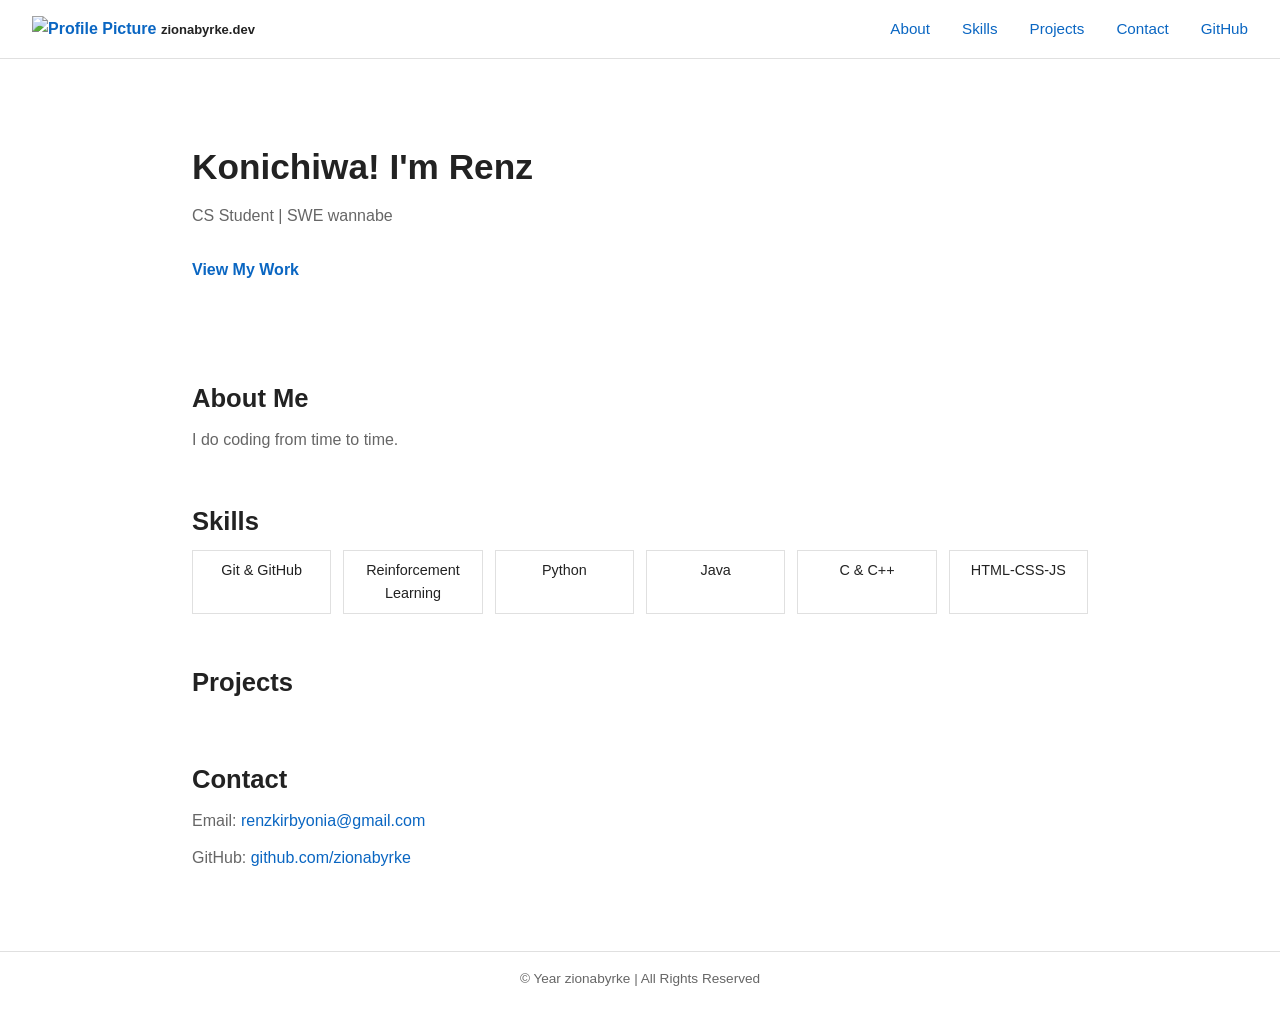
==== index.html @ d9cf6153 "Merge pull request #2 from zionabyrke/dev css style template added" ====
<!DOCTYPE html>
<html lang="en">
<head>
    <meta charset="UTF-8">
    <meta name="viewport" content="width=device-width, initial-scale=1.0">

    <meta name="description" content="">
    <meta name="author" content="zionabyrke">

    <title>zionabyrke.dev</title>
    <link rel="stylesheet" href="/css/style.css">
</head>

<body>
    <!-- nav bar -->
    <header>
        <nav>
            <div class="logo">
                <a href="#hero">
                    <img src="https://github.com/zionabyrke.png" 
                        alt="Profile Picture"
                        style="width: 60px; height: 60px;">
                </a>
                <strong style="font-size: small;">
                    zionabyrke.dev
                </strong>
            </div>
            <ul>
                <!-- # hash redirects user to a specific section -->
                <li><a href="#about">About</a></li>
                <li><a href="#skills">Skills</a></li>
                <li><a href="#projects">Projects</a></li>
                <li><a href="#contact">Contact</a></li>
                <li>
                    <div class="git_logo">
                        <a href="https://github.com/zionabyrke">GitHub</a>
                    </div>
                    
                </li>
            </ul>
        </nav>
    </header>

    <!-- main -->
     <main>
        <section id="hero">
            <div>
                <h1>Konichiwa! I'm Renz</h1>
                <p>CS Student | SWE wannabe</p>
                <a href="#projects">View My Work</a>
            </div>
        </section>


        <section id="about">
            <h2>About Me</h2>
            <p>
                I do coding from time to time.
            </p>
        </section>


        <section id="skills">
            <h2>Skills</h2>
            <div class="skills-grid">
                <div>Git & GitHub</div>
                <div>Reinforcement Learning</div>
                <div>Python</div>
                <div>Java</div>
                <div>C & C++</div>
                <div>HTML-CSS-JS</div>
            </div>
        </section>

        <!-- connected github projects -->
        <section id="projects">
            <h2>Projects</h2>

            <div id="project-list">
                <!-- JS project cards -->
            </div>

        </section>

        <section id="contact">
            <h2>Contact</h2>
            <address>
                <p>Email: <a href="mailto:renzkirbyonia@gmail.com">renzkirbyonia@gmail.com</a></p>
                <p>
                    GitHub:
                    <a href="https://github.com/zionabyrke" target="_blank" rel="noopener noreferrer">
                        github.com/zionabyrke
                    </a>
                </p>
            </address>

        </section>

     </main>


    <footer>
        <!-- Year should sync automatically -->
        <p>&copy; Year<span id="currentYear"> zionabyrke | All Rights Reserved</span></p>
    </footer>

    
    <script src="/js/script.js">
        
    </script> 
</body>
</html>
---- css/style.css ----
/* all pages */
:root {
  --bg-color: #ffffff;
  --text-color: #222222;
  --muted-color: #666666;
  --accent-color: #0a66c2;
  --border-color: #e0e0e0;
}

* {
  box-sizing: border-box;
  margin: 0;
  padding: 0;
}

html {
  font-size: 16px;
}

body {
  font-family: Arial, Helvetica, sans-serif;
  background-color: var(--bg-color);
  color: var(--text-color);
  line-height: 1.6;
}

/* font & fontstyle */
h1 {
  font-size: 2.2rem;
  margin-bottom: 0.5rem;
}

h2 {
  font-size: 1.6rem;
  margin-bottom: 0.5rem;
}

h3 {
  font-size: 1.2rem;
  margin-bottom: 0.25rem;
}

p {
  margin-bottom: 0.75rem;
  color: var(--muted-color);
}

u {
  text-decoration: underline;
}

/* links & lists */
a {
  color: var(--accent-color);
  text-decoration: none;
}

a:hover {
  text-decoration: underline;
}

ul {
  list-style: none;
}

li {
  margin-left: 1rem;
}

/* header & nav */
header {
  border-bottom: 1px solid var(--border-color);
}

nav {
  display: flex;
  justify-content: space-between;
  align-items: center;
  padding: 1rem 2rem;
}

nav .logo {
  font-weight: bold;
}

nav ul {
  display: flex;
  gap: 1rem;
}

nav ul li {
}

nav ul li a {
  font-size: 0.95rem;
}

/* main layout */
main {
  max-width: 960px;
  margin: 0 auto;
  padding: 2rem;
}

section {
  margin-bottom: 3rem;
}

/* hero section */
#hero {
  padding: 3rem 0;
}

#hero div {
  max-width: 600px;
}

#hero h1 {
}

#hero p {
}

#hero a {
  display: inline-block;
  margin-top: 1rem;
  font-weight: bold;
}

/* about section */
#about {
}

#about h2 {
}

#about p {
}

/* skills section */
#skills {
}

#skills h2 {
}

.skills-grid {
  display: grid;
  grid-template-columns: repeat(auto-fit, minmax(120px, 1fr));
  gap: 0.75rem;
}

.skills-grid div {
  padding: 0.5rem;
  border: 1px solid var(--border-color);
  text-align: center;
  font-size: 0.9rem;
}

/* project section */
#projects {
}

#projects h2 {
}

#project-list {
  display: grid;
  grid-template-columns: repeat(auto-fit, minmax(260px, 1fr));
  gap: 1rem;
}

.project-card {
  border: 1px solid var(--border-color);
  padding: 1rem;
}

.project-card h3 {
}

.project-card p {
}

.project-card a {
  font-size: 0.9rem;
  font-weight: bold;
}

/* contact section */
#contact {
}

#contact h2 {
}

#contact address {
  font-style: normal;
}

#contact a {
}

/* footer */
footer {
  border-top: 1px solid var(--border-color);
  padding: 1rem;
  text-align: center;
}

footer p {
  font-size: 0.85rem;
  color: var(--muted-color);
}

/* utils */
.hidden {
  display: none;
}

.container {
  max-width: 960px;
  margin: 0 auto;
}

.text-center {
  text-align: center;
}
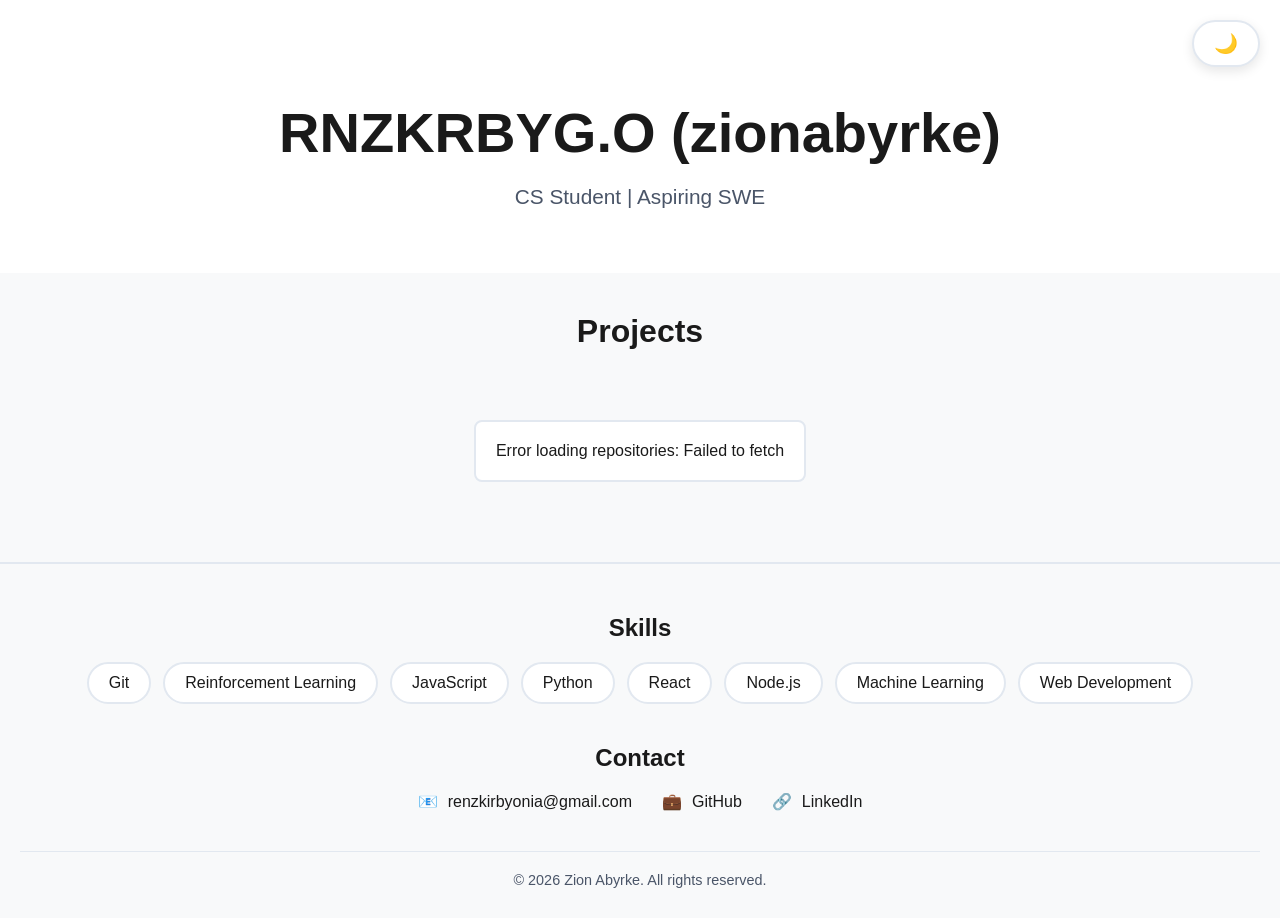
==== commit cb7564de: "changed layout + css js added" ====
--- a/index.html
+++ b/index.html
@@ -1,112 +1,69 @@
 <!DOCTYPE html>
 <html lang="en">
 <head>
-    <meta charset="UTF-8">
-    <meta name="viewport" content="width=device-width, initial-scale=1.0">
+  <meta charset="UTF-8">
+  <meta name="viewport" content="width=device-width, initial-scale=1.0">
+  <title>zionabyrke.dev</title>
+  <link rel="stylesheet" href="style.css">
 
-    <meta name="description" content="">
-    <meta name="author" content="zionabyrke">
+</head>
+<body>
+  <button class="theme-toggle" id="themeToggle" aria-label="Toggle theme">
+    <span id="themeIcon">🌙</span>
+  </button>
 
-    <title>zionabyrke.dev</title>
-    <link rel="stylesheet" href="/css/style.css">
-</head>
+  <section class="hero">
+    <h1>RNZKRBYG.O (zionabyrke)</h1>
+    <p>CS Student | Aspiring SWE</p>
+  </section>
 
-<body>
-    <!-- nav bar -->
-    <header>
-        <nav>
-            <div class="logo">
-                <a href="#hero">
-                    <img src="https://github.com/zionabyrke.png" 
-                        alt="Profile Picture"
-                        style="width: 60px; height: 60px;">
-                </a>
-                <strong style="font-size: small;">
-                    zionabyrke.dev
-                </strong>
-            </div>
-            <ul>
-                <!-- # hash redirects user to a specific section -->
-                <li><a href="#about">About</a></li>
-                <li><a href="#skills">Skills</a></li>
-                <li><a href="#projects">Projects</a></li>
-                <li><a href="#contact">Contact</a></li>
-                <li>
-                    <div class="git_logo">
-                        <a href="https://github.com/zionabyrke">GitHub</a>
-                    </div>
-                    
-                </li>
-            </ul>
-        </nav>
-    </header>
+  <section class="projects-section">
+    <h2 class="projects-title">Projects</h2>
+    <div id="projectsContainer" class="projects-container">
+      <div class="loading">Loading projects from GitHub...</div>
+    </div>
+  </section>
 
-    <!-- main -->
-     <main>
-        <section id="hero">
-            <div>
-                <h1>Konichiwa! I'm Renz</h1>
-                <p>CS Student | SWE wannabe</p>
-                <a href="#projects">View My Work</a>
-            </div>
-        </section>
+  <footer>
+    <div class="footer-section">
+      <h3>Skills</h3>
+      <div class="skills-grid">
+        <div class="skill-item">Git</div>
+        <div class="skill-item">Reinforcement Learning</div>
+        <div class="skill-item">JavaScript</div>
+        <div class="skill-item">Python</div>
+        <div class="skill-item">React</div>
+        <div class="skill-item">Node.js</div>
+        <div class="skill-item">Machine Learning</div>
+        <div class="skill-item">Web Development</div>
+      </div>
+    </div>
 
+    <div class="footer-section">
+      <h3>Contact</h3>
+      <div class="contact-grid">
+        <div class="contact-item">
+          <span>📧</span>
+          <a href="mailto:renzkirbyonia@gmail.com">renzkirbyonia@gmail.com</a>
+        </div>
+        <div class="contact-item">
+          <span>💼</span>
+          <a href="https://github.com/zionabyrke" target="_blank">GitHub</a>
+        </div>
+        <div class="contact-item">
+          <span>🔗</span>
+          <a href="https://linkedin.com/in/yourprofile" target="_blank">LinkedIn</a>
+        </div>
+      </div>
+    </div>
 
-        <section id="about">
-            <h2>About Me</h2>
-            <p>
-                I do coding from time to time.
-            </p>
-        </section>
+    <div class="copyright">
+      © 2026 Zion Abyrke. All rights reserved.
+    </div>
+  </footer>
 
-
-        <section id="skills">
-            <h2>Skills</h2>
-            <div class="skills-grid">
-                <div>Git & GitHub</div>
-                <div>Reinforcement Learning</div>
-                <div>Python</div>
-                <div>Java</div>
-                <div>C & C++</div>
-                <div>HTML-CSS-JS</div>
-            </div>
-        </section>
-
-        <!-- connected github projects -->
-        <section id="projects">
-            <h2>Projects</h2>
-
-            <div id="project-list">
-                <!-- JS project cards -->
-            </div>
-
-        </section>
-
-        <section id="contact">
-            <h2>Contact</h2>
-            <address>
-                <p>Email: <a href="mailto:renzkirbyonia@gmail.com">renzkirbyonia@gmail.com</a></p>
-                <p>
-                    GitHub:
-                    <a href="https://github.com/zionabyrke" target="_blank" rel="noopener noreferrer">
-                        github.com/zionabyrke
-                    </a>
-                </p>
-            </address>
-
-        </section>
-
-     </main>
-
-
-    <footer>
-        <!-- Year should sync automatically -->
-        <p>&copy; Year<span id="currentYear"> zionabyrke | All Rights Reserved</span></p>
-    </footer>
-
+  <script src="script.js">
     
-    <script src="/js/script.js">
-        
-    </script> 
+  </script>
 </body>
 </html>
--- a/style.css
+++ b/style.css
@@ -0,0 +1,314 @@
+* {
+  margin: 0;
+  padding: 0;
+  box-sizing: border-box;
+}
+
+:root {
+  --bg-primary: #ffffff;
+  --bg-secondary: #f8f9fa;
+  --text-primary: #1a1a1a;
+  --text-secondary: #4a5568;
+  --border-color: #e2e8f0;
+  --card-bg: #ffffff;
+  --shadow: rgba(0, 0, 0, 0.1);
+  --tag-bg: #f1f1f1;
+  --tag-text: #4a5568;
+}
+
+[data-theme="dark"] {
+  --bg-primary: #1a1a1a;
+  --bg-secondary: #2d2d2d;
+  --text-primary: #ffffff;
+  --text-secondary: #b8b8b8;
+  --border-color: #3a3a3a;
+  --card-bg: #2d2d2d;
+  --shadow: rgba(0, 0, 0, 0.5);
+  --tag-bg: #3a3a3a;
+  --tag-text: #b8b8b8;
+}
+
+body {
+  font-family: 'Segoe UI', Tahoma, Geneva, Verdana, sans-serif;
+  background: var(--bg-primary);
+  color: var(--text-primary);
+  min-height: 100vh;
+  display: flex;
+  flex-direction: column;
+  transition: background-color 0.3s, color 0.3s;
+}
+
+.theme-toggle {
+  position: fixed;
+  top: 20px;
+  right: 20px;
+  background: var(--card-bg);
+  border: 2px solid var(--border-color);
+  border-radius: 50px;
+  padding: 10px 20px;
+  cursor: pointer;
+  font-size: 1.2rem;
+  transition: all 0.3s;
+  z-index: 1000;
+  box-shadow: 0 4px 12px var(--shadow);
+}
+
+.theme-toggle:hover {
+  transform: scale(1.05);
+}
+
+.hero {
+  padding: 100px 20px 60px;
+  text-align: center;
+}
+
+.hero h1 {
+  font-size: 3.5rem;
+  margin-bottom: 15px;
+  font-weight: 700;
+}
+
+.hero p {
+  font-size: 1.3rem;
+  max-width: 600px;
+  margin: 0 auto;
+  line-height: 1.6;
+  color: var(--text-secondary);
+}
+
+.projects-section {
+  flex: 1;
+  padding: 40px 20px;
+  background: var(--bg-secondary);
+}
+
+.projects-title {
+  text-align: center;
+  font-size: 2rem;
+  margin-bottom: 30px;
+  font-weight: 600;
+}
+
+.projects-container {
+  display: flex;
+  gap: 25px;
+  overflow-x: auto;
+  padding: 20px 40px;
+  scroll-behavior: smooth;
+  -webkit-overflow-scrolling: touch;
+}
+
+.projects-container::-webkit-scrollbar {
+  height: 10px;
+}
+
+.projects-container::-webkit-scrollbar-track {
+  background: var(--border-color);
+  border-radius: 10px;
+}
+
+.projects-container::-webkit-scrollbar-thumb {
+  background: var(--text-secondary);
+  border-radius: 10px;
+}
+
+.projects-container::-webkit-scrollbar-thumb:hover {
+  background: var(--text-primary);
+}
+
+.project-card {
+  min-width: 320px;
+  max-width: 320px;
+  background: var(--card-bg);
+  border: 2px solid var(--border-color);
+  border-radius: 12px;
+  padding: 25px;
+  box-shadow: 0 4px 12px var(--shadow);
+  transition: transform 0.3s, box-shadow 0.3s, border-color 0.3s;
+  cursor: pointer;
+  position: relative;
+}
+
+.project-card:hover {
+  transform: translateY(-5px);
+  box-shadow: 0 8px 24px var(--shadow);
+  border-color: var(--text-primary);
+}
+
+.pinned-badge {
+  position: absolute;
+  top: 10px;
+  right: 10px;
+  background: var(--text-primary);
+  color: var(--bg-primary);
+  padding: 4px 10px;
+  border-radius: 12px;
+  font-size: 0.75rem;
+  font-weight: 600;
+}
+
+.project-logo {
+  width: 60px;
+  height: 60px;
+  background: var(--text-primary);
+  color: var(--bg-primary);
+  border-radius: 10px;
+  display: flex;
+  align-items: center;
+  justify-content: center;
+  font-size: 1.8rem;
+  margin-bottom: 15px;
+  font-weight: bold;
+}
+
+.project-name {
+  font-size: 1.4rem;
+  font-weight: 600;
+  margin-bottom: 10px;
+  color: var(--text-primary);
+}
+
+.project-description {
+  font-size: 0.95rem;
+  color: var(--text-secondary);
+  line-height: 1.5;
+  margin-bottom: 15px;
+  min-height: 60px;
+}
+
+.project-languages {
+  display: flex;
+  flex-wrap: wrap;
+  gap: 8px;
+}
+
+.language-tag {
+  background: var(--tag-bg);
+  color: var(--tag-text);
+  padding: 5px 12px;
+  border-radius: 15px;
+  font-size: 0.85rem;
+  font-weight: 500;
+  border: 1px solid var(--border-color);
+}
+
+.loading {
+  text-align: center;
+  color: var(--text-secondary);
+  font-size: 1.2rem;
+  padding: 40px;
+}
+
+.error {
+  text-align: center;
+  color: var(--text-primary);
+  background: var(--card-bg);
+  border: 2px solid var(--border-color);
+  padding: 20px;
+  border-radius: 8px;
+  margin: 20px auto;
+  max-width: 600px;
+}
+
+footer {
+  background: var(--bg-secondary);
+  border-top: 2px solid var(--border-color);
+  padding: 50px 20px 30px;
+}
+
+.footer-section {
+  max-width: 1200px;
+  margin: 0 auto 40px;
+  padding: 0 20px;
+}
+
+.footer-section h3 {
+  font-size: 1.5rem;
+  margin-bottom: 20px;
+  font-weight: 600;
+  text-align: center;
+}
+
+.skills-grid {
+  display: flex;
+  justify-content: center;
+  flex-wrap: wrap;
+  gap: 12px;
+}
+
+.skill-item {
+  background: var(--card-bg);
+  border: 2px solid var(--border-color);
+  padding: 10px 20px;
+  border-radius: 25px;
+  font-weight: 500;
+  transition: all 0.3s;
+}
+
+.contact-grid {
+  display: flex;
+  justify-content: center;
+  gap: 30px;
+  flex-wrap: wrap;
+}
+
+.contact-item {
+  display: flex;
+  align-items: center;
+  gap: 10px;
+  font-size: 1rem;
+}
+
+.contact-item a {
+  color: var(--text-primary);
+  text-decoration: none;
+  transition: opacity 0.3s;
+  font-weight: 500;
+}
+
+.contact-item a:hover {
+  opacity: 0.7;
+}
+
+.copyright {
+  margin-top: 30px;
+  padding-top: 20px;
+  border-top: 1px solid var(--border-color);
+  color: var(--text-secondary);
+  font-size: 0.9rem;
+  text-align: center;
+}
+
+@media (max-width: 768px) {
+  .hero h1 {
+    font-size: 2.5rem;
+  }
+
+  .hero p {
+    font-size: 1.1rem;
+  }
+
+  .projects-container {
+    padding: 20px;
+  }
+
+  .project-card {
+    min-width: 280px;
+    max-width: 280px;
+  }
+
+  .theme-toggle {
+    top: 15px;
+    right: 15px;
+    padding: 8px 16px;
+    font-size: 1rem;
+  }
+
+  .footer-section h3 {
+    font-size: 1.3rem;
+  }
+
+  .contact-grid {
+    gap: 20px;
+  }
+}
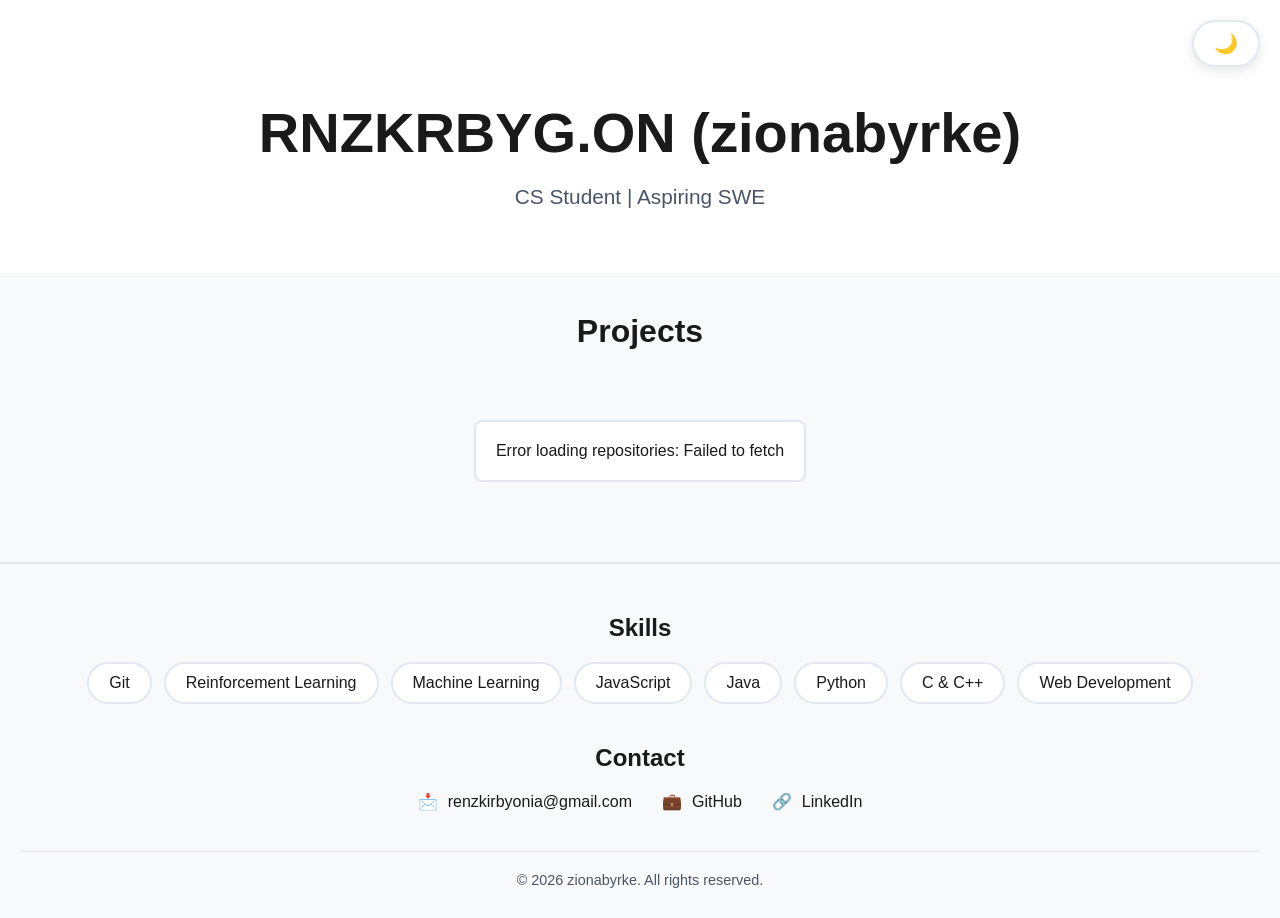
==== commit 526243da: "html misc changes" ====
--- a/index.html
+++ b/index.html
@@ -13,7 +13,7 @@
   </button>
 
   <section class="hero">
-    <h1>RNZKRBYG.O (zionabyrke)</h1>
+    <h1>RNZKRBYG.ON (zionabyrke)</h1>
     <p>CS Student | Aspiring SWE</p>
   </section>
 
@@ -30,11 +30,11 @@
       <div class="skills-grid">
         <div class="skill-item">Git</div>
         <div class="skill-item">Reinforcement Learning</div>
+        <div class="skill-item">Machine Learning</div>
         <div class="skill-item">JavaScript</div>
+        <div class="skill-item">Java</div>
         <div class="skill-item">Python</div>
-        <div class="skill-item">React</div>
-        <div class="skill-item">Node.js</div>
-        <div class="skill-item">Machine Learning</div>
+        <div class="skill-item">C & C++</div>
         <div class="skill-item">Web Development</div>
       </div>
     </div>
@@ -43,7 +43,7 @@
       <h3>Contact</h3>
       <div class="contact-grid">
         <div class="contact-item">
-          <span>📧</span>
+          <span>📩</span>
           <a href="mailto:renzkirbyonia@gmail.com">renzkirbyonia@gmail.com</a>
         </div>
         <div class="contact-item">
@@ -58,7 +58,7 @@
     </div>
 
     <div class="copyright">
-      © 2026 Zion Abyrke. All rights reserved.
+      © 2026 zionabyrke. All rights reserved.
     </div>
   </footer>
 
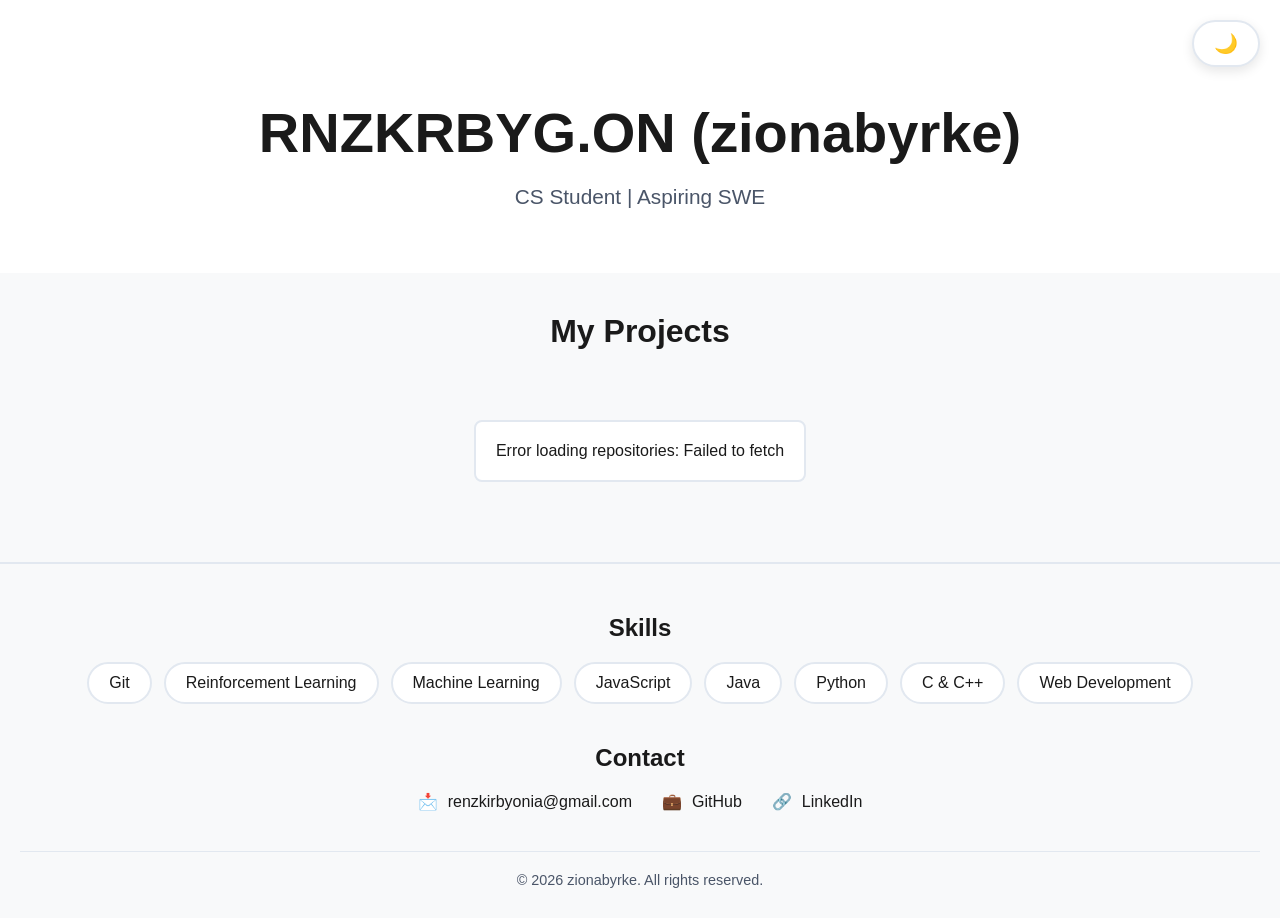
==== commit 761577b0: "redesigning + linkedin link" ====
--- a/index.html
+++ b/index.html
@@ -3,6 +3,7 @@
 <head>
   <meta charset="UTF-8">
   <meta name="viewport" content="width=device-width, initial-scale=1.0">
+  <link rel="icon" type="image/png" href="https://github.com/zionabyrke.png">
   <title>zionabyrke.dev</title>
   <link rel="stylesheet" href="style.css">
 
@@ -18,7 +19,7 @@
   </section>
 
   <section class="projects-section">
-    <h2 class="projects-title">Projects</h2>
+    <h2 class="projects-title">My Projects</h2>
     <div id="projectsContainer" class="projects-container">
       <div class="loading">Loading projects from GitHub...</div>
     </div>
@@ -52,7 +53,7 @@
         </div>
         <div class="contact-item">
           <span>🔗</span>
-          <a href="https://linkedin.com/in/yourprofile" target="_blank">LinkedIn</a>
+          <a href="https://linkedin.com/in/renz-kirby-onia-66911b3a5" target="_blank">LinkedIn</a>
         </div>
       </div>
     </div>
--- a/style.css
+++ b/style.css
@@ -14,6 +14,7 @@
   --shadow: rgba(0, 0, 0, 0.1);
   --tag-bg: #f1f1f1;
   --tag-text: #4a5568;
+  --title-bg: rgba(128, 128, 128, 0.1);
 }
 
 [data-theme="dark"] {
@@ -26,6 +27,7 @@
   --shadow: rgba(0, 0, 0, 0.5);
   --tag-bg: #3a3a3a;
   --tag-text: #b8b8b8;
+  --title-bg: rgba(128, 128, 128, 0.2);
 }
 
 body {
@@ -99,21 +101,12 @@
 }
 
 .projects-container::-webkit-scrollbar {
-  height: 10px;
-}
-
-.projects-container::-webkit-scrollbar-track {
-  background: var(--border-color);
-  border-radius: 10px;
-}
-
-.projects-container::-webkit-scrollbar-thumb {
-  background: var(--text-secondary);
-  border-radius: 10px;
-}
-
-.projects-container::-webkit-scrollbar-thumb:hover {
-  background: var(--text-primary);
+  display: none;
+}
+
+.projects-container {
+  -ms-overflow-style: none;
+  scrollbar-width: none;
 }
 
 .project-card {
@@ -125,8 +118,9 @@
   padding: 25px;
   box-shadow: 0 4px 12px var(--shadow);
   transition: transform 0.3s, box-shadow 0.3s, border-color 0.3s;
-  cursor: pointer;
   position: relative;
+  display: flex;
+  flex-direction: column;
 }
 
 .project-card:hover {
@@ -135,51 +129,39 @@
   border-color: var(--text-primary);
 }
 
-.pinned-badge {
-  position: absolute;
-  top: 10px;
-  right: 10px;
-  background: var(--text-primary);
-  color: var(--bg-primary);
-  padding: 4px 10px;
-  border-radius: 12px;
-  font-size: 0.75rem;
+.project-name {
+  font-size: 0.9rem;
   font-weight: 600;
-}
-
-.project-logo {
-  width: 60px;
-  height: 60px;
-  background: var(--text-primary);
-  color: var(--bg-primary);
-  border-radius: 10px;
-  display: flex;
-  align-items: center;
-  justify-content: center;
-  font-size: 1.8rem;
-  margin-bottom: 15px;
-  font-weight: bold;
-}
-
-.project-name {
-  font-size: 1.4rem;
-  font-weight: 600;
-  margin-bottom: 10px;
+  margin-bottom: 12px;
   color: var(--text-primary);
+  font-family: 'Consolas', 'Courier New', monospace;
+  background: var(--title-bg);
+  padding: 6px 10px;
+  border-radius: 4px;
+  display: inline-block;
+  align-self: flex-start;
 }
 
 .project-description {
-  font-size: 0.95rem;
+  font-size: 1.05rem;
   color: var(--text-secondary);
   line-height: 1.5;
   margin-bottom: 15px;
   min-height: 60px;
+  flex: 1;
+}
+
+.project-footer {
+  display: flex;
+  justify-content: space-between;
+  align-items: flex-end;
 }
 
 .project-languages {
   display: flex;
   flex-wrap: wrap;
   gap: 8px;
+  flex: 1;
 }
 
 .language-tag {
@@ -192,6 +174,26 @@
   border: 1px solid var(--border-color);
 }
 
+.project-link {
+  width: 36px;
+  height: 36px;
+  background: var(--text-primary);
+  color: var(--bg-primary);
+  border-radius: 50%;
+  display: flex;
+  align-items: center;
+  justify-content: center;
+  cursor: pointer;
+  transition: all 0.3s;
+  flex-shrink: 0;
+  margin-left: 10px;
+}
+
+.project-link:hover {
+  transform: scale(1.1) rotate(45deg);
+  background: var(--text-secondary);
+}
+
 .loading {
   text-align: center;
   color: var(--text-secondary);
@@ -245,6 +247,11 @@
   transition: all 0.3s;
 }
 
+.skill-item:hover {
+  border-color: var(--text-primary);
+  transform: translateY(-2px);
+}
+
 .contact-grid {
   display: flex;
   justify-content: center;
@@ -311,4 +318,4 @@
   .contact-grid {
     gap: 20px;
   }
-}
+}
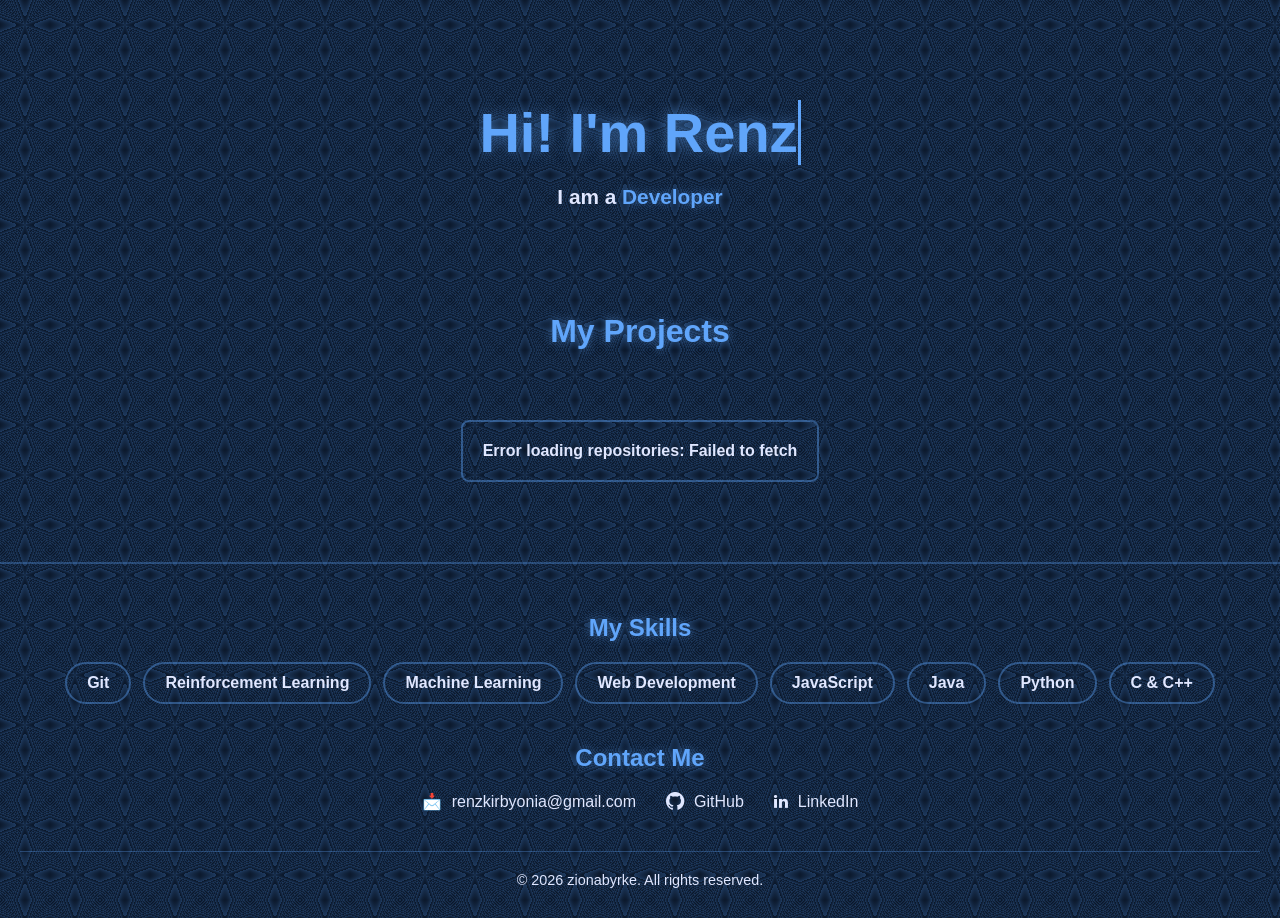
==== commit dd7bc24f: "Merge pull request #6 from zionabyrke/dev new theme rem toggle+typing" ====
--- a/index.html
+++ b/index.html
@@ -6,16 +6,12 @@
   <link rel="icon" type="image/png" href="https://github.com/zionabyrke.png">
   <title>zionabyrke.dev</title>
   <link rel="stylesheet" href="style.css">
-
+  <link rel="stylesheet" href="https://cdnjs.cloudflare.com/ajax/libs/font-awesome/4.7.0/css/font-awesome.min.css">
 </head>
 <body>
-  <button class="theme-toggle" id="themeToggle" aria-label="Toggle theme">
-    <span id="themeIcon">🌙</span>
-  </button>
-
   <section class="hero">
-    <h1>RNZKRBYG.ON (zionabyrke)</h1>
-    <p>CS Student | Aspiring SWE</p>
+    <h1>Hi! I'm Renz</h1>
+    <p>I am a <span class="changing-text"></span></p>
   </section>
 
   <section class="projects-section">
@@ -27,32 +23,40 @@
 
   <footer>
     <div class="footer-section">
-      <h3>Skills</h3>
+      <h3>My Skills</h3>
       <div class="skills-grid">
         <div class="skill-item">Git</div>
         <div class="skill-item">Reinforcement Learning</div>
         <div class="skill-item">Machine Learning</div>
+        <div class="skill-item">Web Development</div>
         <div class="skill-item">JavaScript</div>
         <div class="skill-item">Java</div>
         <div class="skill-item">Python</div>
         <div class="skill-item">C & C++</div>
-        <div class="skill-item">Web Development</div>
       </div>
     </div>
 
     <div class="footer-section">
-      <h3>Contact</h3>
+      <h3>Contact Me</h3>
       <div class="contact-grid">
         <div class="contact-item">
           <span>📩</span>
           <a href="mailto:renzkirbyonia@gmail.com">renzkirbyonia@gmail.com</a>
         </div>
         <div class="contact-item">
-          <span>💼</span>
+          <!-- small github icon -->
+          <span>
+            <a href="https://github.com/zionabyrke" target="_blank" aria-label="GitHub Profile">
+              <i class="fa fa-github fa-lg"></i>
+            </a>
+          </span>
           <a href="https://github.com/zionabyrke" target="_blank">GitHub</a>
         </div>
         <div class="contact-item">
-          <span>🔗</span>
+          <!-- small linkedin icon -->
+          <span>
+            <i class="fa fa-linkedin" aria-hidden="true"></i>
+          </span>
           <a href="https://linkedin.com/in/renz-kirby-onia-66911b3a5" target="_blank">LinkedIn</a>
         </div>
       </div>
--- a/style.css
+++ b/style.css
@@ -4,70 +4,48 @@
   box-sizing: border-box;
 }
 
-:root {
-  --bg-primary: #ffffff;
-  --bg-secondary: #f8f9fa;
-  --text-primary: #1a1a1a;
-  --text-secondary: #4a5568;
-  --border-color: #e2e8f0;
-  --card-bg: #ffffff;
-  --shadow: rgba(0, 0, 0, 0.1);
-  --tag-bg: #f1f1f1;
-  --tag-text: #4a5568;
-  --title-bg: rgba(128, 128, 128, 0.1);
-}
-
-[data-theme="dark"] {
-  --bg-primary: #1a1a1a;
-  --bg-secondary: #2d2d2d;
-  --text-primary: #ffffff;
-  --text-secondary: #b8b8b8;
-  --border-color: #3a3a3a;
-  --card-bg: #2d2d2d;
-  --shadow: rgba(0, 0, 0, 0.5);
-  --tag-bg: #3a3a3a;
-  --tag-text: #b8b8b8;
-  --title-bg: rgba(128, 128, 128, 0.2);
-}
-
 body {
   font-family: 'Segoe UI', Tahoma, Geneva, Verdana, sans-serif;
-  background: var(--bg-primary);
-  color: var(--text-primary);
+  background: #0a1628;
+  background-image: repeating-radial-gradient(#0a1628 87%, #1e3a5f 90%);
+  background-size: 50px 50px;
+  color: #e0e7ff;
   min-height: 100vh;
   display: flex;
   flex-direction: column;
-  transition: background-color 0.3s, color 0.3s;
-}
-
-.theme-toggle {
-  position: fixed;
-  top: 20px;
-  right: 20px;
-  background: var(--card-bg);
-  border: 2px solid var(--border-color);
-  border-radius: 50px;
-  padding: 10px 20px;
-  cursor: pointer;
-  font-size: 1.2rem;
-  transition: all 0.3s;
-  z-index: 1000;
-  box-shadow: 0 4px 12px var(--shadow);
-}
-
-.theme-toggle:hover {
-  transform: scale(1.05);
+  position: relative;
+  overflow-x: hidden;
 }
 
 .hero {
   padding: 100px 20px 60px;
   text-align: center;
+  position: relative;
 }
 
 .hero h1 {
   font-size: 3.5rem;
   margin-bottom: 15px;
   font-weight: 700;
+  overflow: hidden;
+  white-space: nowrap;
+  border-right: 3px solid #60a5fa;
+  width: fit-content;
+  margin-left: auto;
+  margin-right: auto;
+  color: #60a5fa;
+  text-shadow: 0 0 15px rgba(96, 165, 250, 0.5);
+  animation: typing 3s steps(11) infinite alternate, blink 0.75s step-end infinite;
+
+}
+
+@keyframes typing {
+  0% { width: 0; }
+  100% { width: 11ch; }
+}
+
+@keyframes blink-caret {
+  50% { border-color: transparent; }
 }
 
 .hero p {
@@ -75,20 +53,47 @@
   max-width: 600px;
   margin: 0 auto;
   line-height: 1.6;
-  color: var(--text-secondary);
+  color: #e0e7ff;
+  opacity: 0;
+  animation: fadeIn 1s 4s forwards;
+  font-weight: 600;
+}
+
+@keyframes fadeIn {
+  to { opacity: 1; }
+}
+
+.changing-text {
+  color: #60a5fa;
+  font-weight: 700;
+  text-shadow: 0 0 10px rgba(96, 165, 250, 0.5);
+}
+
+.changing-text::before {
+  content: 'Developer';
+  animation: changeWord 12s infinite;
+}
+
+@keyframes changeWord {
+  0%, 25% { content: 'Developer'; }
+  30%, 55% { content: 'Problem Solver'; }
+  60%, 85% { content: 'Lifelong Learner'; }
+  90%, 100% { content: 'Creator'; }
 }
 
 .projects-section {
   flex: 1;
   padding: 40px 20px;
-  background: var(--bg-secondary);
+  background: transparent;
 }
 
 .projects-title {
   text-align: center;
   font-size: 2rem;
   margin-bottom: 30px;
-  font-weight: 600;
+  font-weight: 700;
+  color: #60a5fa;
+  text-shadow: 0 0 10px rgba(96, 165, 250, 0.5);
 }
 
 .projects-container {
@@ -112,11 +117,11 @@
 .project-card {
   min-width: 320px;
   max-width: 320px;
-  background: var(--card-bg);
-  border: 2px solid var(--border-color);
+  background: transparent;
+  border: 2px solid rgba(96, 165, 250, 0.3);
   border-radius: 12px;
   padding: 25px;
-  box-shadow: 0 4px 12px var(--shadow);
+  box-shadow: 0 4px 12px rgba(96, 165, 250, 0.1);
   transition: transform 0.3s, box-shadow 0.3s, border-color 0.3s;
   position: relative;
   display: flex;
@@ -125,30 +130,32 @@
 
 .project-card:hover {
   transform: translateY(-5px);
-  box-shadow: 0 8px 24px var(--shadow);
-  border-color: var(--text-primary);
+  box-shadow: 0 8px 24px rgba(96, 165, 250, 0.2);
+  border-color: rgba(96, 165, 250, 0.8);
 }
 
 .project-name {
   font-size: 0.9rem;
-  font-weight: 600;
+  font-weight: 700;
   margin-bottom: 12px;
-  color: var(--text-primary);
+  color: #60a5fa;
   font-family: 'Consolas', 'Courier New', monospace;
-  background: var(--title-bg);
+  background: rgba(96, 165, 250, 0.1);
   padding: 6px 10px;
   border-radius: 4px;
   display: inline-block;
   align-self: flex-start;
+  border: 1px solid rgba(96, 165, 250, 0.3);
 }
 
 .project-description {
   font-size: 1.05rem;
-  color: var(--text-secondary);
+  color: #e0e7ff;
   line-height: 1.5;
   margin-bottom: 15px;
   min-height: 60px;
   flex: 1;
+  font-weight: 500;
 }
 
 .project-footer {
@@ -165,20 +172,20 @@
 }
 
 .language-tag {
-  background: var(--tag-bg);
-  color: var(--tag-text);
+  background: transparent;
+  color: #93c5fd;
   padding: 5px 12px;
   border-radius: 15px;
   font-size: 0.85rem;
-  font-weight: 500;
-  border: 1px solid var(--border-color);
+  font-weight: 600;
+  border: 1px solid rgba(96, 165, 250, 0.4);
 }
 
 .project-link {
   width: 36px;
   height: 36px;
-  background: var(--text-primary);
-  color: var(--bg-primary);
+  background: #60a5fa;
+  color: #0a1628;
   border-radius: 50%;
   display: flex;
   align-items: center;
@@ -187,34 +194,38 @@
   transition: all 0.3s;
   flex-shrink: 0;
   margin-left: 10px;
+  font-weight: 700;
 }
 
 .project-link:hover {
   transform: scale(1.1) rotate(45deg);
-  background: var(--text-secondary);
+  background: #93c5fd;
+  box-shadow: 0 0 15px rgba(96, 165, 250, 0.5);
 }
 
 .loading {
   text-align: center;
-  color: var(--text-secondary);
+  color: #e0e7ff;
   font-size: 1.2rem;
   padding: 40px;
+  font-weight: 600;
 }
 
 .error {
   text-align: center;
-  color: var(--text-primary);
-  background: var(--card-bg);
-  border: 2px solid var(--border-color);
+  color: #e0e7ff;
+  background: transparent;
+  border: 2px solid rgba(96, 165, 250, 0.4);
   padding: 20px;
   border-radius: 8px;
   margin: 20px auto;
   max-width: 600px;
+  font-weight: 600;
 }
 
 footer {
-  background: var(--bg-secondary);
-  border-top: 2px solid var(--border-color);
+  background: transparent;
+  border-top: 2px solid rgba(96, 165, 250, 0.3);
   padding: 50px 20px 30px;
 }
 
@@ -227,8 +238,10 @@
 .footer-section h3 {
   font-size: 1.5rem;
   margin-bottom: 20px;
-  font-weight: 600;
-  text-align: center;
+  font-weight: 700;
+  text-align: center;
+  color: #60a5fa;
+  text-shadow: 0 0 10px rgba(96, 165, 250, 0.5);
 }
 
 .skills-grid {
@@ -239,17 +252,20 @@
 }
 
 .skill-item {
-  background: var(--card-bg);
-  border: 2px solid var(--border-color);
+  background: transparent;
+  border: 2px solid rgba(96, 165, 250, 0.4);
   padding: 10px 20px;
   border-radius: 25px;
-  font-weight: 500;
+  font-weight: 600;
   transition: all 0.3s;
+  color: #e0e7ff;
 }
 
 .skill-item:hover {
-  border-color: var(--text-primary);
+  border-color: rgba(96, 165, 250, 0.8);
   transform: translateY(-2px);
+  box-shadow: 0 4px 12px rgba(96, 165, 250, 0.3);
+  color: #60a5fa;
 }
 
 .contact-grid {
@@ -267,7 +283,7 @@
 }
 
 .contact-item a {
-  color: var(--text-primary);
+  color: #e0e7ff;
   text-decoration: none;
   transition: opacity 0.3s;
   font-weight: 500;
@@ -275,15 +291,17 @@
 
 .contact-item a:hover {
   opacity: 0.7;
+  color: #60a5fa;
 }
 
 .copyright {
   margin-top: 30px;
   padding-top: 20px;
-  border-top: 1px solid var(--border-color);
-  color: var(--text-secondary);
+  border-top: 1px solid rgba(96, 165, 250, 0.3);
+  color: #e0e7ff;
   font-size: 0.9rem;
   text-align: center;
+  font-weight: 500;
 }
 
 @media (max-width: 768px) {
@@ -304,13 +322,6 @@
     max-width: 280px;
   }
 
-  .theme-toggle {
-    top: 15px;
-    right: 15px;
-    padding: 8px 16px;
-    font-size: 1rem;
-  }
-
   .footer-section h3 {
     font-size: 1.3rem;
   }
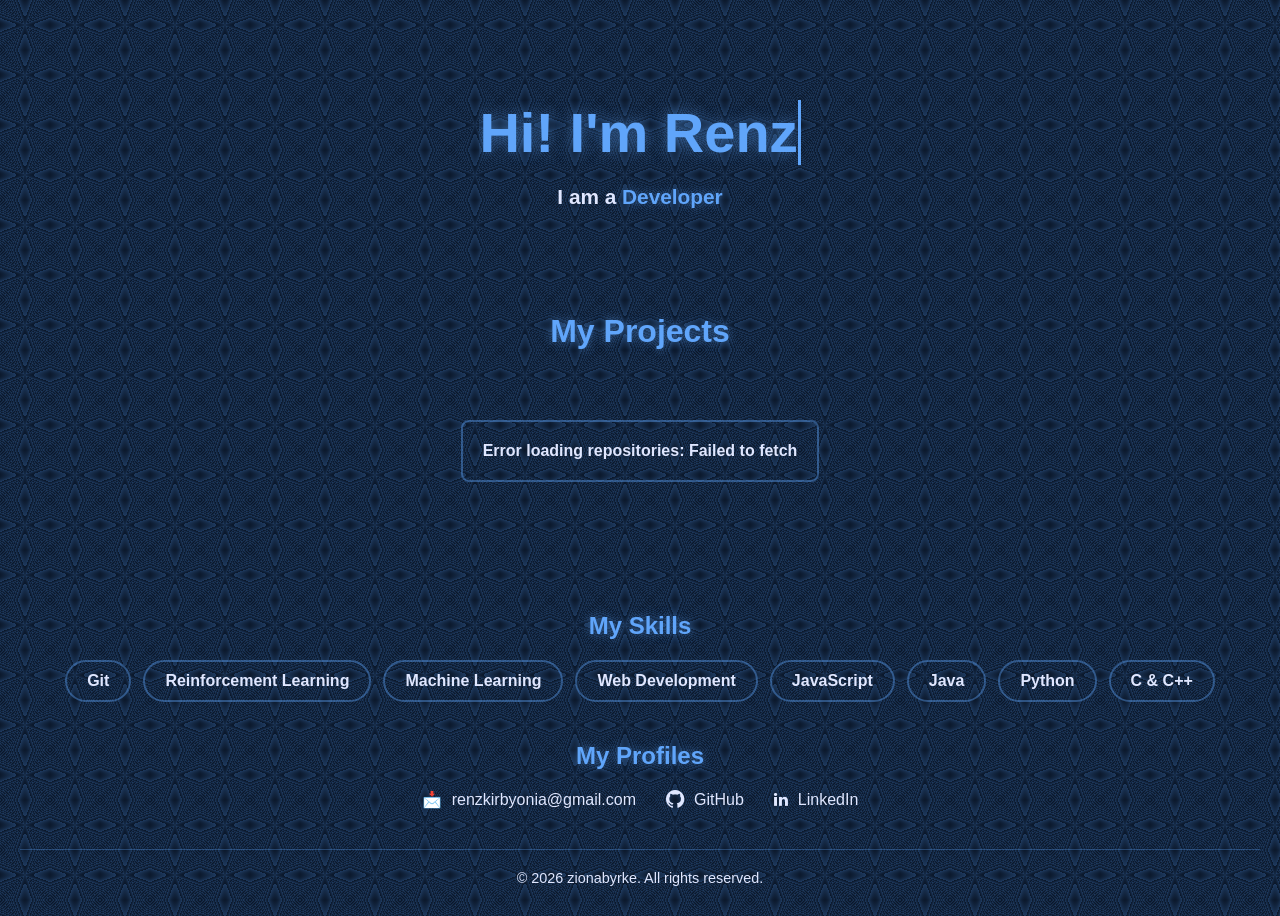
==== commit f1475e03: "Merge pull request #7 from zionabyrke/dev rem border+misc redesign" ====
--- a/index.html
+++ b/index.html
@@ -37,7 +37,7 @@
     </div>
 
     <div class="footer-section">
-      <h3>Contact Me</h3>
+      <h3>My Profiles</h3>
       <div class="contact-grid">
         <div class="contact-item">
           <span>📩</span>
@@ -46,9 +46,7 @@
         <div class="contact-item">
           <!-- small github icon -->
           <span>
-            <a href="https://github.com/zionabyrke" target="_blank" aria-label="GitHub Profile">
-              <i class="fa fa-github fa-lg"></i>
-            </a>
+            <i class="fa fa-github fa-lg"></i>
           </span>
           <a href="https://github.com/zionabyrke" target="_blank">GitHub</a>
         </div>
--- a/style.css
+++ b/style.css
@@ -76,9 +76,9 @@
 
 @keyframes changeWord {
   0%, 25% { content: 'Developer'; }
-  30%, 55% { content: 'Problem Solver'; }
-  60%, 85% { content: 'Lifelong Learner'; }
-  90%, 100% { content: 'Creator'; }
+  30%, 55% { content: 'CS Student'; }
+  60%, 85% { content: 'Problem Solver'; }
+  90%, 100% { content: 'Lifelong Learner'; }
 }
 
 .projects-section {
@@ -225,7 +225,6 @@
 
 footer {
   background: transparent;
-  border-top: 2px solid rgba(96, 165, 250, 0.3);
   padding: 50px 20px 30px;
 }
 
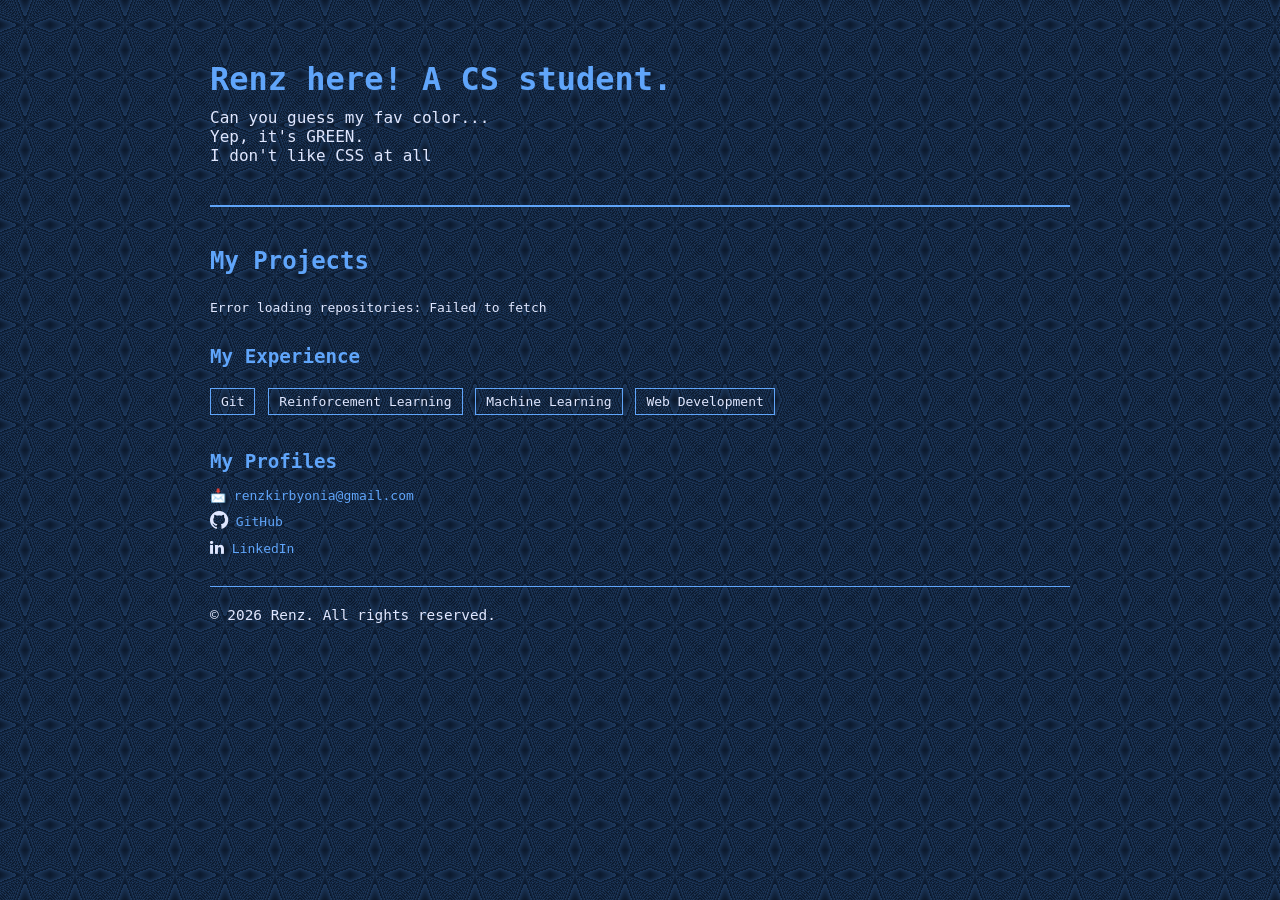
==== commit e158d696: "redesigning + remove page scroll" ====
--- a/index.html
+++ b/index.html
@@ -10,29 +10,27 @@
 </head>
 <body>
   <section class="hero">
-    <h1>Hi! I'm Renz</h1>
-    <p>I am a <span class="changing-text"></span></p>
+    <h1>Renz here! A CS student.</h1>
+    <p>Can you guess my fav color... 
+      <br>Yep, it's GREEN. 
+      <br>I don't like CSS at all</p>
   </section>
 
   <section class="projects-section">
     <h2 class="projects-title">My Projects</h2>
     <div id="projectsContainer" class="projects-container">
-      <div class="loading">Loading projects from GitHub...</div>
+      <div class="loading">Loading...</div>
     </div>
   </section>
 
   <footer>
     <div class="footer-section">
-      <h3>My Skills</h3>
+      <h3>My Experience</h3>
       <div class="skills-grid">
         <div class="skill-item">Git</div>
         <div class="skill-item">Reinforcement Learning</div>
         <div class="skill-item">Machine Learning</div>
         <div class="skill-item">Web Development</div>
-        <div class="skill-item">JavaScript</div>
-        <div class="skill-item">Java</div>
-        <div class="skill-item">Python</div>
-        <div class="skill-item">C & C++</div>
       </div>
     </div>
 
@@ -61,7 +59,7 @@
     </div>
 
     <div class="copyright">
-      © 2026 zionabyrke. All rights reserved.
+      © 2026 Renz. All rights reserved.
     </div>
   </footer>
 
--- a/style.css
+++ b/style.css
@@ -4,328 +4,138 @@
   box-sizing: border-box;
 }
 
+html {
+  overflow-y: scroll;
+  scrollbar-width: none;
+}
+
+html::-webkit-scrollbar {
+  display: none;
+}
+
 body {
-  font-family: 'Segoe UI', Tahoma, Geneva, Verdana, sans-serif;
+  font-family: monospace;
   background: #0a1628;
   background-image: repeating-radial-gradient(#0a1628 87%, #1e3a5f 90%);
   background-size: 50px 50px;
   color: #e0e7ff;
-  min-height: 100vh;
-  display: flex;
-  flex-direction: column;
-  position: relative;
-  overflow-x: hidden;
+  padding: 20px;
+  max-width: 900px;
+  margin: 0 auto;
 }
 
 .hero {
-  padding: 100px 20px 60px;
-  text-align: center;
-  position: relative;
+  padding: 40px 0;
+  border-bottom: 2px solid #60a5fa;
+  margin-bottom: 40px;
 }
 
-.hero h1 {
-  font-size: 3.5rem;
-  margin-bottom: 15px;
-  font-weight: 700;
-  overflow: hidden;
-  white-space: nowrap;
-  border-right: 3px solid #60a5fa;
-  width: fit-content;
-  margin-left: auto;
-  margin-right: auto;
+h1 {
+  font-size: 2rem;
   color: #60a5fa;
-  text-shadow: 0 0 15px rgba(96, 165, 250, 0.5);
-  animation: typing 3s steps(11) infinite alternate, blink 0.75s step-end infinite;
-
-}
-
-@keyframes typing {
-  0% { width: 0; }
-  100% { width: 11ch; }
-}
-
-@keyframes blink-caret {
-  50% { border-color: transparent; }
+  margin-bottom: 10px;
 }
 
 .hero p {
-  font-size: 1.3rem;
-  max-width: 600px;
-  margin: 0 auto;
-  line-height: 1.6;
+  font-size: 1rem;
   color: #e0e7ff;
-  opacity: 0;
-  animation: fadeIn 1s 4s forwards;
-  font-weight: 600;
 }
 
-@keyframes fadeIn {
-  to { opacity: 1; }
+h2 {
+  font-size: 1.5rem;
+  color: #60a5fa;
+  margin-bottom: 20px;
+  padding-bottom: 5px;
 }
 
-.changing-text {
-  color: #60a5fa;
-  font-weight: 700;
-  text-shadow: 0 0 10px rgba(96, 165, 250, 0.5);
-}
-
-.changing-text::before {
-  content: 'Developer';
-  animation: changeWord 12s infinite;
-}
-
-@keyframes changeWord {
-  0%, 25% { content: 'Developer'; }
-  30%, 55% { content: 'CS Student'; }
-  60%, 85% { content: 'Problem Solver'; }
-  90%, 100% { content: 'Lifelong Learner'; }
-}
-
-.projects-section {
-  flex: 1;
-  padding: 40px 20px;
-  background: transparent;
-}
-
-.projects-title {
-  text-align: center;
-  font-size: 2rem;
-  margin-bottom: 30px;
-  font-weight: 700;
-  color: #60a5fa;
-  text-shadow: 0 0 10px rgba(96, 165, 250, 0.5);
-}
-
-.projects-container {
-  display: flex;
-  gap: 25px;
-  overflow-x: auto;
-  padding: 20px 40px;
-  scroll-behavior: smooth;
-  -webkit-overflow-scrolling: touch;
-}
-
-.projects-container::-webkit-scrollbar {
-  display: none;
-}
-
-.projects-container {
-  -ms-overflow-style: none;
-  scrollbar-width: none;
+.projects {
+  margin-bottom: 40px;
 }
 
 .project-card {
-  min-width: 320px;
-  max-width: 320px;
   background: transparent;
-  border: 2px solid rgba(96, 165, 250, 0.3);
-  border-radius: 12px;
-  padding: 25px;
-  box-shadow: 0 4px 12px rgba(96, 165, 250, 0.1);
-  transition: transform 0.3s, box-shadow 0.3s, border-color 0.3s;
-  position: relative;
-  display: flex;
-  flex-direction: column;
-}
-
-.project-card:hover {
-  transform: translateY(-5px);
-  box-shadow: 0 8px 24px rgba(96, 165, 250, 0.2);
-  border-color: rgba(96, 165, 250, 0.8);
+  border: 1px solid #60a5fa;
+  padding: 15px;
+  margin-bottom: 15px;
 }
 
 .project-name {
-  font-size: 0.9rem;
-  font-weight: 700;
-  margin-bottom: 12px;
+  font-size: 1rem;
   color: #60a5fa;
-  font-family: 'Consolas', 'Courier New', monospace;
-  background: rgba(96, 165, 250, 0.1);
-  padding: 6px 10px;
-  border-radius: 4px;
-  display: inline-block;
-  align-self: flex-start;
-  border: 1px solid rgba(96, 165, 250, 0.3);
+  margin-bottom: 8px;
+  font-weight: bold;
 }
 
 .project-description {
-  font-size: 1.05rem;
+  font-size: 0.9rem;
   color: #e0e7ff;
-  line-height: 1.5;
-  margin-bottom: 15px;
-  min-height: 60px;
-  flex: 1;
-  font-weight: 500;
+  margin-bottom: 10px;
 }
 
 .project-footer {
   display: flex;
   justify-content: space-between;
-  align-items: flex-end;
-}
-
-.project-languages {
-  display: flex;
-  flex-wrap: wrap;
-  gap: 8px;
-  flex: 1;
+  align-items: center;
 }
 
 .language-tag {
-  background: transparent;
+  display: inline-block;
+  padding: 2px 8px;
+  margin-right: 5px;
+  font-size: 0.8rem;
   color: #93c5fd;
-  padding: 5px 12px;
-  border-radius: 15px;
-  font-size: 0.85rem;
-  font-weight: 600;
-  border: 1px solid rgba(96, 165, 250, 0.4);
 }
 
 .project-link {
-  width: 36px;
-  height: 36px;
-  background: #60a5fa;
-  color: #0a1628;
-  border-radius: 50%;
-  display: flex;
-  align-items: center;
-  justify-content: center;
-  cursor: pointer;
-  transition: all 0.3s;
-  flex-shrink: 0;
-  margin-left: 10px;
-  font-weight: 700;
+  color: #60a5fa;
+  text-decoration: none;
+  padding: 4px 12px;
 }
 
 .project-link:hover {
-  transform: scale(1.1) rotate(45deg);
-  background: #93c5fd;
-  box-shadow: 0 0 15px rgba(96, 165, 250, 0.5);
-}
-
-.loading {
-  text-align: center;
-  color: #e0e7ff;
-  font-size: 1.2rem;
-  padding: 40px;
-  font-weight: 600;
-}
-
-.error {
-  text-align: center;
-  color: #e0e7ff;
-  background: transparent;
-  border: 2px solid rgba(96, 165, 250, 0.4);
-  padding: 20px;
-  border-radius: 8px;
-  margin: 20px auto;
-  max-width: 600px;
-  font-weight: 600;
+  background: #60a5fa;
+  color: #0a1628;
 }
 
 footer {
-  background: transparent;
-  padding: 50px 20px 30px;
+  padding-top: 30px;
 }
 
 .footer-section {
-  max-width: 1200px;
-  margin: 0 auto 40px;
-  padding: 0 20px;
+  margin-bottom: 30px;
 }
 
 .footer-section h3 {
-  font-size: 1.5rem;
-  margin-bottom: 20px;
-  font-weight: 700;
-  text-align: center;
+  font-size: 1.2rem;
   color: #60a5fa;
-  text-shadow: 0 0 10px rgba(96, 165, 250, 0.5);
-}
-
-.skills-grid {
-  display: flex;
-  justify-content: center;
-  flex-wrap: wrap;
-  gap: 12px;
+  margin-bottom: 15px;
 }
 
 .skill-item {
-  background: transparent;
-  border: 2px solid rgba(96, 165, 250, 0.4);
-  padding: 10px 20px;
-  border-radius: 25px;
-  font-weight: 600;
-  transition: all 0.3s;
+  display: inline-block;
+  border: 1px solid #60a5fa;
+  padding: 5px 10px;
+  margin: 5px 5px 5px 0;
   color: #e0e7ff;
 }
 
-.skill-item:hover {
-  border-color: rgba(96, 165, 250, 0.8);
-  transform: translateY(-2px);
-  box-shadow: 0 4px 12px rgba(96, 165, 250, 0.3);
-  color: #60a5fa;
-}
-
-.contact-grid {
-  display: flex;
-  justify-content: center;
-  gap: 30px;
-  flex-wrap: wrap;
-}
-
 .contact-item {
-  display: flex;
-  align-items: center;
-  gap: 10px;
-  font-size: 1rem;
+  margin-bottom: 10px;
 }
 
 .contact-item a {
-  color: #e0e7ff;
+  color: #60a5fa;
   text-decoration: none;
-  transition: opacity 0.3s;
-  font-weight: 500;
 }
 
 .contact-item a:hover {
-  opacity: 0.7;
-  color: #60a5fa;
+  text-decoration: underline;
 }
 
 .copyright {
-  margin-top: 30px;
+  margin-top: 20px;
   padding-top: 20px;
-  border-top: 1px solid rgba(96, 165, 250, 0.3);
+  border-top: 1px solid #60a5fa;
+  font-size: 0.9rem;
   color: #e0e7ff;
-  font-size: 0.9rem;
-  text-align: center;
-  font-weight: 500;
 }
-
-@media (max-width: 768px) {
-  .hero h1 {
-    font-size: 2.5rem;
-  }
-
-  .hero p {
-    font-size: 1.1rem;
-  }
-
-  .projects-container {
-    padding: 20px;
-  }
-
-  .project-card {
-    min-width: 280px;
-    max-width: 280px;
-  }
-
-  .footer-section h3 {
-    font-size: 1.3rem;
-  }
-
-  .contact-grid {
-    gap: 20px;
-  }
-}
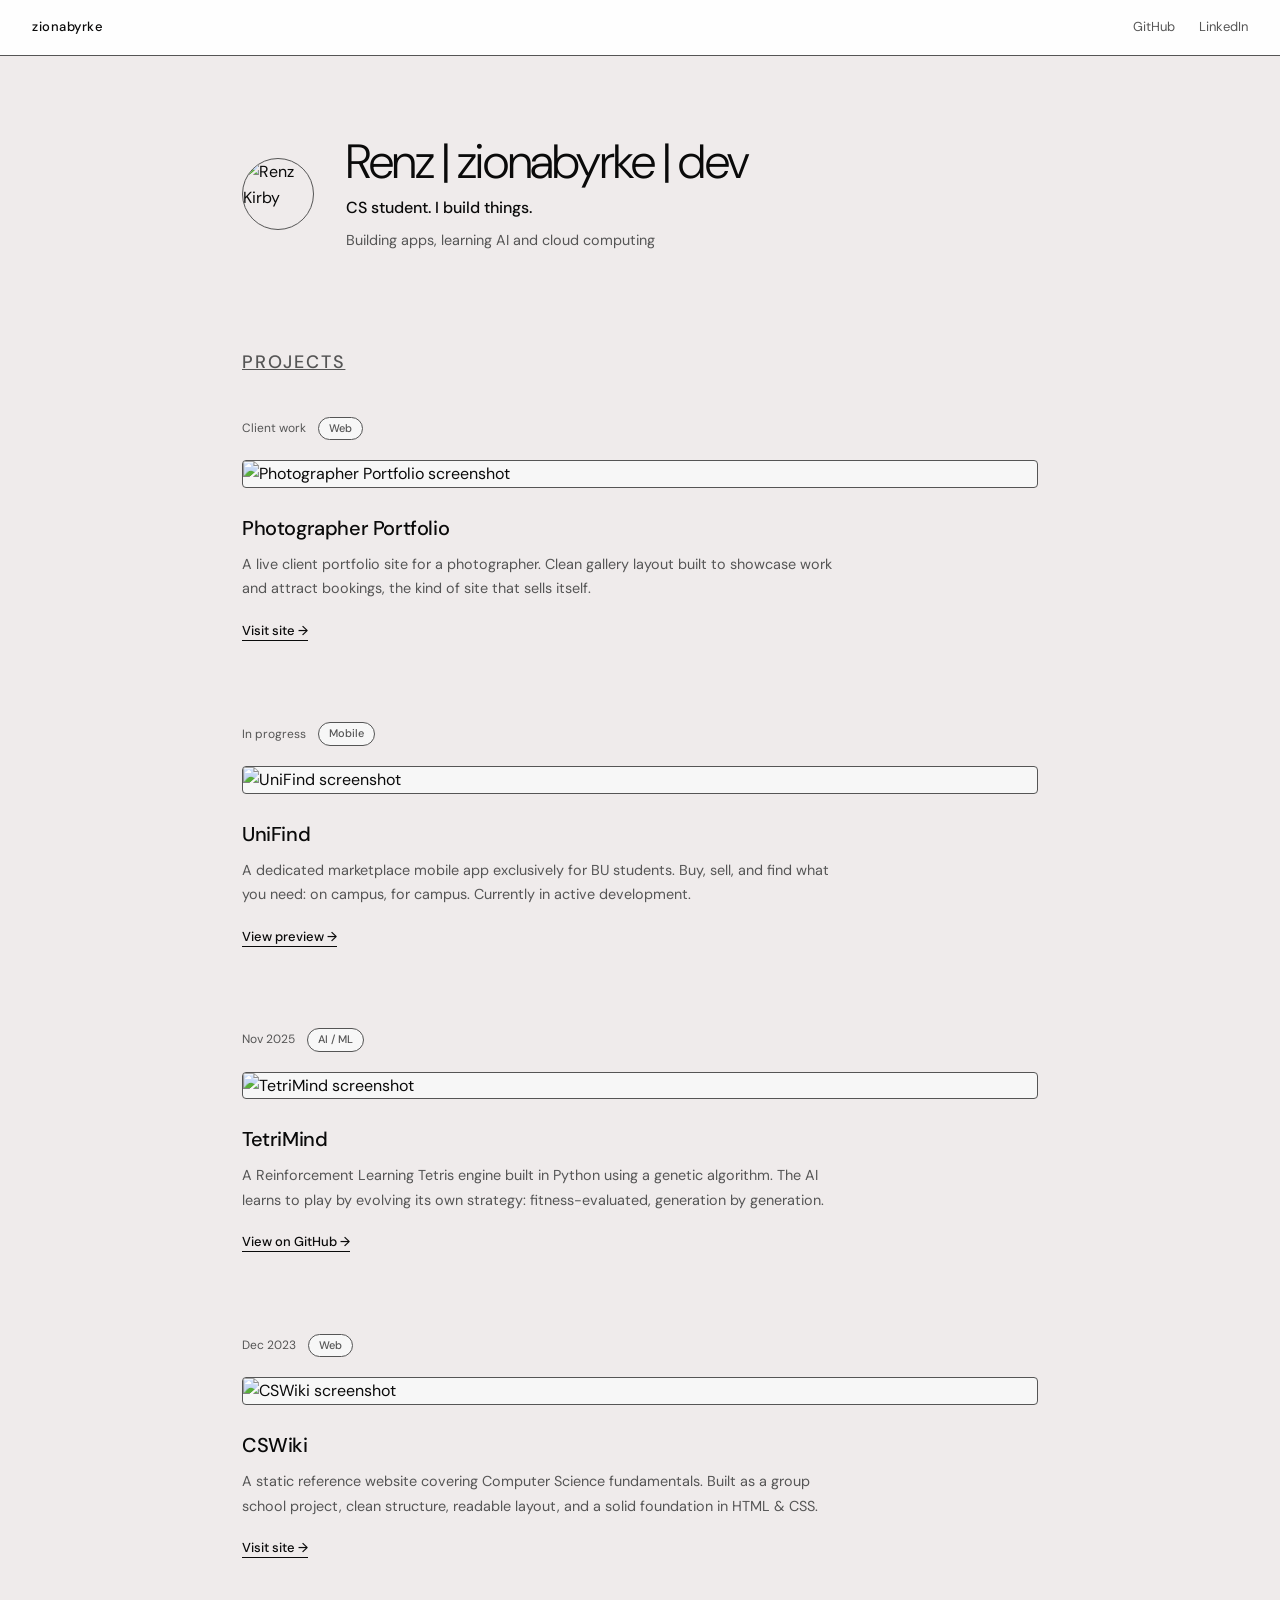
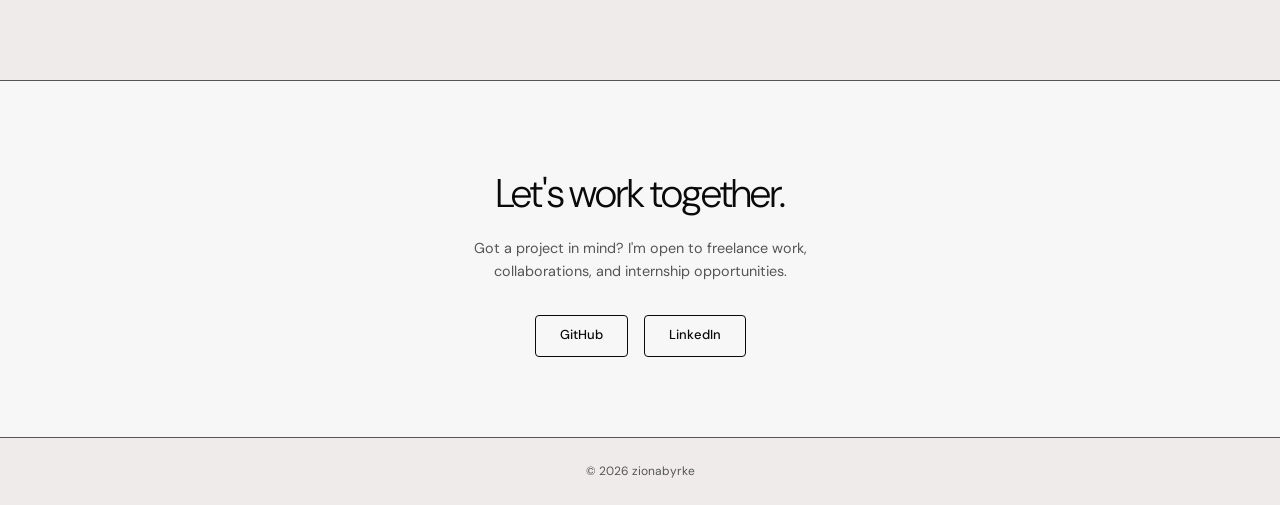
==== commit e6a90cbe: "docs: new works portfolio page" ====
--- a/index.html
+++ b/index.html
@@ -1,70 +1,141 @@
 <!DOCTYPE html>
 <html lang="en">
 <head>
-  <meta charset="UTF-8">
-  <meta name="viewport" content="width=device-width, initial-scale=1.0">
-  <link rel="icon" type="image/png" href="https://github.com/zionabyrke.png">
-  <title>zionabyrke.dev</title>
-  <link rel="stylesheet" href="style.css">
-  <link rel="stylesheet" href="https://cdnjs.cloudflare.com/ajax/libs/font-awesome/4.7.0/css/font-awesome.min.css">
+  <meta charset="UTF-8" />
+  <meta name="viewport" content="width=device-width, initial-scale=1.0" />
+  <title>Renz | zionabyrke | dev</title>
+  <meta name="description" content="Renz | CS student. I build things." />
+  <link rel="icon" href="https://github.com/zionabyrke.png" />
+  <link rel="stylesheet" href="style.css" />
+  <link rel="preconnect" href="https://fonts.googleapis.com" />
+  <link rel="preconnect" href="https://fonts.gstatic.com" crossorigin />
+  <link href="https://fonts.googleapis.com/css2?family=DM+Sans:ital,opsz,wght@0,9..40,300;0,9..40,400;0,9..40,500;1,9..40,300&display=swap" rel="stylesheet" />
 </head>
 <body>
+
+  <!-- NAV -->
+  <nav class="nav">
+    <span class="nav-logo">zionabyrke</span>
+    <div class="nav-links">
+      <a href="https://github.com/zionabyrke" target="_blank" rel="noopener">GitHub</a>
+      <a href="https://linkedin.com/in/renz-kirby-onia-66911b3a5" target="_blank" rel="noopener">LinkedIn</a>
+    </div>
+  </nav>
+
+  <!-- HERO -->
   <section class="hero">
-    <h1>Renz here! A CS student.</h1>
-    <p>Can you guess my fav color... 
-      <br>Yep, it's GREEN. 
-      <br>I don't like CSS at all</p>
-  </section>
-
-  <section class="projects-section">
-    <h2 class="projects-title">My Projects</h2>
-    <div id="projectsContainer" class="projects-container">
-      <div class="loading">Loading...</div>
+    <div class="hero-inner">
+      <img src="https://github.com/zionabyrke.png" alt="Renz Kirby" class="avatar" />
+      <div class="hero-text">
+        <h1>Renz | zionabyrke | dev</h1>
+        <p class="tagline">CS student. I build things.</p>
+        <p class="hero-sub">Building apps, learning AI and cloud computing</p>
+      </div>
     </div>
   </section>
 
-  <footer>
-    <div class="footer-section">
-      <h3>My Experience</h3>
-      <div class="skills-grid">
-        <div class="skill-item">Git</div>
-        <div class="skill-item">Reinforcement Learning</div>
-        <div class="skill-item">Machine Learning</div>
-        <div class="skill-item">Web Development</div>
+  <!-- PROJECTS -->
+  <section class="projects">
+    <h2 class="section-label">Projects</h2>
+
+    <article class="project-card" data-index="0">
+      <div class="project-meta">
+        <span class="project-date">Client work</span>
+        <span class="project-tag">Web</span>
+      </div>
+      <div class="project-body">
+        <div class="project-image">
+          <!-- REPLACE: swap src with actual screenshot -->
+          <img src="https://placehold.co/900x500/f5f5f5/999999?text=pitikerong-guinobateno" alt="Photographer Portfolio screenshot" />
+        </div>
+        <div class="project-content">
+          <h3>Photographer Portfolio</h3>
+          <p>A live client portfolio site for a photographer. Clean gallery layout built to showcase work and attract bookings, the kind of site that sells itself.</p>
+          <div class="project-footer">
+            <a href="https://pitikerong-guinobateno.vercel.app" target="_blank" rel="noopener" class="project-link">Visit site &rarr;</a>
+          </div>
+        </div>
+      </div>
+    </article>
+
+    <article class="project-card" data-index="1">
+      <div class="project-meta">
+        <span class="project-date">In progress</span>
+        <span class="project-tag">Mobile</span>
+      </div>
+      <div class="project-body">
+        <div class="project-image">
+          <!-- REPLACE: swap src with actual screenshot -->
+          <img src="https://placehold.co/900x500/f5f5f5/999999?text=UniFind" alt="UniFind screenshot" />
+        </div>
+        <div class="project-content">
+          <h3>UniFind</h3>
+          <p>A dedicated marketplace mobile app exclusively for BU students. Buy, sell, and find what you need: on campus, for campus. Currently in active development.</p>
+          <div class="project-footer">
+            <a href="https://zionabyrke.github.io/UniFind-mobile/" target="_blank" rel="noopener" class="project-link">View preview &rarr;</a>
+          </div>
+        </div>
+      </div>
+    </article>
+
+    <article class="project-card" data-index="2">
+      <div class="project-meta">
+        <span class="project-date">Nov 2025</span>
+        <span class="project-tag">AI / ML</span>
+      </div>
+      <div class="project-body">
+        <div class="project-image">
+          <!-- REPLACE: swap src with actual screenshot -->
+          <img src="https://placehold.co/900x500/f5f5f5/999999?text=TetriMind" alt="TetriMind screenshot" />
+        </div>
+        <div class="project-content">
+          <h3>TetriMind</h3>
+          <p>A Reinforcement Learning Tetris engine built in Python using a genetic algorithm. The AI learns to play by evolving its own strategy: fitness-evaluated, generation by generation.</p>
+          <div class="project-footer">
+            <a href="https://github.com/zionabyrke/TetriMind" target="_blank" rel="noopener" class="project-link">View on GitHub &rarr;</a>
+          </div>
+        </div>
+      </div>
+    </article>
+
+    <article class="project-card" data-index="3">
+      <div class="project-meta">
+        <span class="project-date">Dec 2023</span>
+        <span class="project-tag">Web</span>
+      </div>
+      <div class="project-body">
+        <div class="project-image">
+          <!-- REPLACE: swap src with actual screenshot -->
+          <img src="https://placehold.co/900x500/f5f5f5/999999?text=CSWiki" alt="CSWiki screenshot" />
+        </div>
+        <div class="project-content">
+          <h3>CSWiki</h3>
+          <p>A static reference website covering Computer Science fundamentals. Built as a group school project, clean structure, readable layout, and a solid foundation in HTML &amp; CSS.</p>
+          <div class="project-footer">
+            <a href="https://zionabyrke.github.io/group5-cswiki/Home.html" target="_blank" rel="noopener" class="project-link">Visit site &rarr;</a>
+          </div>
+        </div>
+      </div>
+    </article>
+
+  </section>
+
+  <!-- CONTACT -->
+  <section class="contact">
+    <div class="contact-inner">
+      <h2>Let's work together.</h2>
+      <p>Got a project in mind? I'm open to freelance work, collaborations, and internship opportunities.</p>
+      <div class="contact-links">
+        <a href="https://github.com/zionabyrke" target="_blank" rel="noopener" class="contact-btn">GitHub</a>
+        <a href="https://linkedin.com/in/renz-kirby-onia-66911b3a5" target="_blank" rel="noopener" class="contact-btn">LinkedIn</a>
       </div>
     </div>
+  </section>
 
-    <div class="footer-section">
-      <h3>My Profiles</h3>
-      <div class="contact-grid">
-        <div class="contact-item">
-          <span>📩</span>
-          <a href="mailto:renzkirbyonia@gmail.com">renzkirbyonia@gmail.com</a>
-        </div>
-        <div class="contact-item">
-          <!-- small github icon -->
-          <span>
-            <i class="fa fa-github fa-lg"></i>
-          </span>
-          <a href="https://github.com/zionabyrke" target="_blank">GitHub</a>
-        </div>
-        <div class="contact-item">
-          <!-- small linkedin icon -->
-          <span>
-            <i class="fa fa-linkedin" aria-hidden="true"></i>
-          </span>
-          <a href="https://linkedin.com/in/renz-kirby-onia-66911b3a5" target="_blank">LinkedIn</a>
-        </div>
-      </div>
-    </div>
-
-    <div class="copyright">
-      © 2026 Renz. All rights reserved.
-    </div>
+  <footer class="footer">
+    <span>&copy; 2026 zionabyrke</span>
   </footer>
 
-  <script src="script.js">
-    
-  </script>
+  <script src="script.js"></script>
 </body>
 </html>
--- a/style.css
+++ b/style.css
@@ -1,141 +1,278 @@
-* {
+*, *::before, *::after {
+  box-sizing: border-box;
   margin: 0;
   padding: 0;
-  box-sizing: border-box;
-}
-
+}
+:root {
+  --black: #0a0a0a;
+  --white: #efebeb;
+  --gray-100: #f7f7f7;
+  --gray-600: #555555;
+  --font: 'DM Sans', sans-serif;
+  --max-w: 860px;
+  --radius: 4px;
+  --transition: 0.2s ease;
+}
 html {
-  overflow-y: scroll;
-  scrollbar-width: none;
-}
-
-html::-webkit-scrollbar {
-  display: none;
-}
-
+  scroll-behavior: smooth;
+}
 body {
-  font-family: monospace;
-  background: #0a1628;
-  background-image: repeating-radial-gradient(#0a1628 87%, #1e3a5f 90%);
-  background-size: 50px 50px;
-  color: #e0e7ff;
-  padding: 20px;
-  max-width: 900px;
+  font-family: var(--font);
+  background: var(--white);
+  color: var(--black);
+  font-size: 16px;
+  line-height: 1.6;
+  -webkit-font-smoothing: antialiased;
+}
+
+/* NAV */
+.nav {
+  position: sticky;
+  top: 0;
+  z-index: 100;
+  background: rgba(255,255,255,0.92);
+  backdrop-filter: blur(8px);
+  border-bottom: 1px solid var(--gray-600);
+  display: flex;
+  align-items: center;
+  justify-content: space-between;
+  padding: 0 2rem;
+  height: 56px;
+}
+.nav-logo {
+  font-size: 13px;
+  font-weight: 500;
+  letter-spacing: 0.04em;
+  color: var(--black);
+}
+.nav-links {
+  display: flex;
+  gap: 1.5rem;
+}
+.nav-links a {
+  font-size: 13px;
+  font-weight: 400;
+  color: var(--gray-600);
+  text-decoration: none;
+  transition: color var(--transition);
+}
+.nav-links a:hover {
+  color: var(--black);
+}
+
+/* HERO */
+.hero {
+  max-width: var(--max-w);
   margin: 0 auto;
-}
-
-.hero {
-  padding: 40px 0;
-  border-bottom: 2px solid #60a5fa;
-  margin-bottom: 40px;
-}
-
-h1 {
-  font-size: 2rem;
-  color: #60a5fa;
-  margin-bottom: 10px;
-}
-
-.hero p {
+  padding: 5rem 2rem 4rem;
+}
+.hero-inner {
+  display: flex;
+  align-items: center;
+  gap: 2rem;
+}
+.avatar {
+  width: 72px;
+  height: 72px;
+  border-radius: 50%;
+  object-fit: cover;
+  border: 1px solid var(--gray-600);
+  flex-shrink: 0;
+}
+.hero-text h1 {
+  font-size: clamp(2rem, 5vw, 3rem);
+  font-weight: 300;
+  letter-spacing: -0.03em;
+  line-height: 1.1;
+  margin-bottom: 0.4rem;
+}
+.tagline {
   font-size: 1rem;
-  color: #e0e7ff;
-}
-
-h2 {
-  font-size: 1.5rem;
-  color: #60a5fa;
-  margin-bottom: 20px;
-  padding-bottom: 5px;
-}
-
+  font-weight: 500;
+  color: var(--black);
+  margin-bottom: 0.5rem;
+}
+.hero-sub {
+  font-size: 0.9rem;
+  color: var(--gray-600);
+  max-width: 550px;
+  line-height: 1.6;
+}
+
+/* PROJECTS */
 .projects {
-  margin-bottom: 40px;
-}
-
+  max-width: var(--max-w);
+  margin: 0 auto;
+  padding: 2rem 2rem 5rem;
+}
+.section-label {
+  font-size: 18px;
+  font-weight: 500;
+  letter-spacing: 0.1em;
+  text-transform: uppercase;
+  color: var(--gray-600);
+  text-decoration: underline;
+}
 .project-card {
-  background: transparent;
-  border: 1px solid #60a5fa;
-  padding: 15px;
-  margin-bottom: 15px;
-}
-
-.project-name {
-  font-size: 1rem;
-  color: #60a5fa;
-  margin-bottom: 8px;
-  font-weight: bold;
-}
-
-.project-description {
+  padding: 2.5rem 0;
+  opacity: 0;
+  transform: translateY(20px);
+  transition: opacity 0.5s ease, transform 0.5s ease;
+}
+.project-card.visible {
+  opacity: 1;
+  transform: translateY(0);
+}
+.project-meta {
+  display: flex;
+  align-items: center;
+  gap: 0.75rem;
+  margin-bottom: 1.25rem;
+}
+.project-date {
+  font-size: 12px;
+  color: var(--gray-600);
+  font-weight: 400;
+}
+.project-tag {
+  font-size: 11px;
+  font-weight: 500;
+  color: var(--gray-600);
+  background: var(--gray-100);
+  padding: 2px 10px;
+  border-radius: 100px;
+  border: 1px solid var(--gray-600);
+}
+.project-body {
+  display: flex;
+  flex-direction: column;
+  gap: 1.5rem;
+}
+.project-image {
+  width: 100%;
+  border-radius: var(--radius);
+  overflow: hidden;
+  border: 1px solid var(--gray-600);
+  background: var(--gray-100);
+}
+.project-image img {
+  width: 100%;
+  display: block;
+  transition: transform 0.4s ease;
+}
+.project-card:hover .project-image img {
+  transform: scale(1.01);
+}
+.project-content h3 {
+  font-size: 1.25rem;
+  font-weight: 500;
+  letter-spacing: -0.02em;
+  margin-bottom: 0.5rem;
+}
+.project-content p {
   font-size: 0.9rem;
-  color: #e0e7ff;
-  margin-bottom: 10px;
-}
-
+  color: var(--gray-600);
+  line-height: 1.7;
+  max-width: 600px;
+}
 .project-footer {
-  display: flex;
-  justify-content: space-between;
-  align-items: center;
-}
-
-.language-tag {
+  margin-top: 1rem;
+}
+.project-link {
+  font-size: 13px;
+  font-weight: 500;
+  color: var(--black);
+  text-decoration: none;
+  border-bottom: 1px solid var(--black);
+  padding-bottom: 1px;
+  transition: opacity var(--transition);
+}
+.project-link:hover {
+  opacity: 0.5;
+}
+
+/* CONTACT */
+.contact {
+  border-top: 1px solid var(--gray-600);
+  background: var(--gray-100);
+}
+.contact-inner {
+  max-width: var(--max-w);
+  margin: 0 auto;
+  padding: 5rem 2rem;
+  text-align: center;
+}
+.contact-inner h2 {
+  font-size: clamp(1.75rem, 4vw, 2.5rem);
+  font-weight: 300;
+  letter-spacing: -0.03em;
+  margin-bottom: 0.75rem;
+}
+.contact-inner p {
+  font-size: 0.9rem;
+  color: var(--gray-600);
+  max-width: 400px;
+  margin: 0 auto 2rem;
+}
+.contact-links {
+  display: flex;
+  gap: 1rem;
+  justify-content: center;
+  flex-wrap: wrap;
+}
+.contact-btn {
   display: inline-block;
-  padding: 2px 8px;
-  margin-right: 5px;
-  font-size: 0.8rem;
-  color: #93c5fd;
-}
-
-.project-link {
-  color: #60a5fa;
+  font-size: 13px;
+  font-weight: 500;
+  color: var(--black);
   text-decoration: none;
-  padding: 4px 12px;
-}
-
-.project-link:hover {
-  background: #60a5fa;
-  color: #0a1628;
-}
-
-footer {
-  padding-top: 30px;
-}
-
-.footer-section {
-  margin-bottom: 30px;
-}
-
-.footer-section h3 {
-  font-size: 1.2rem;
-  color: #60a5fa;
-  margin-bottom: 15px;
-}
-
-.skill-item {
-  display: inline-block;
-  border: 1px solid #60a5fa;
-  padding: 5px 10px;
-  margin: 5px 5px 5px 0;
-  color: #e0e7ff;
-}
-
-.contact-item {
-  margin-bottom: 10px;
-}
-
-.contact-item a {
-  color: #60a5fa;
-  text-decoration: none;
-}
-
-.contact-item a:hover {
-  text-decoration: underline;
-}
-
-.copyright {
-  margin-top: 20px;
-  padding-top: 20px;
-  border-top: 1px solid #60a5fa;
-  font-size: 0.9rem;
-  color: #e0e7ff;
-}
+  border: 1px solid var(--black);
+  padding: 0.6rem 1.5rem;
+  border-radius: var(--radius);
+  transition: background var(--transition), color var(--transition);
+}
+.contact-btn:hover {
+  background: var(--black);
+  color: var(--white);
+}
+
+/* FOOTER */
+.footer {
+  text-align: center;
+  padding: 1.5rem 2rem;
+  font-size: 12px;
+  color: var(--gray-600);
+  border-top: 1px solid var(--gray-600);
+}
+
+/* RESPONSIVE */
+@media (max-width: 600px) {
+  .nav {
+    padding: 0 1.25rem;
+  }
+
+  .hero {
+    padding: 3rem 1.25rem 2.5rem;
+  }
+
+  .hero-inner {
+    flex-direction: column;
+    align-items: flex-start;
+    gap: 1rem;
+  }
+
+  .projects {
+    padding: 1.5rem 1.25rem 4rem;
+  }
+
+  .contact-inner {
+    padding: 3.5rem 1.25rem;
+  }
+}
+
+@media (min-width: 601px) and (max-width: 900px) {
+  .hero, .projects, .contact-inner {
+    padding-left: 2rem;
+    padding-right: 2rem;
+  }
+}
